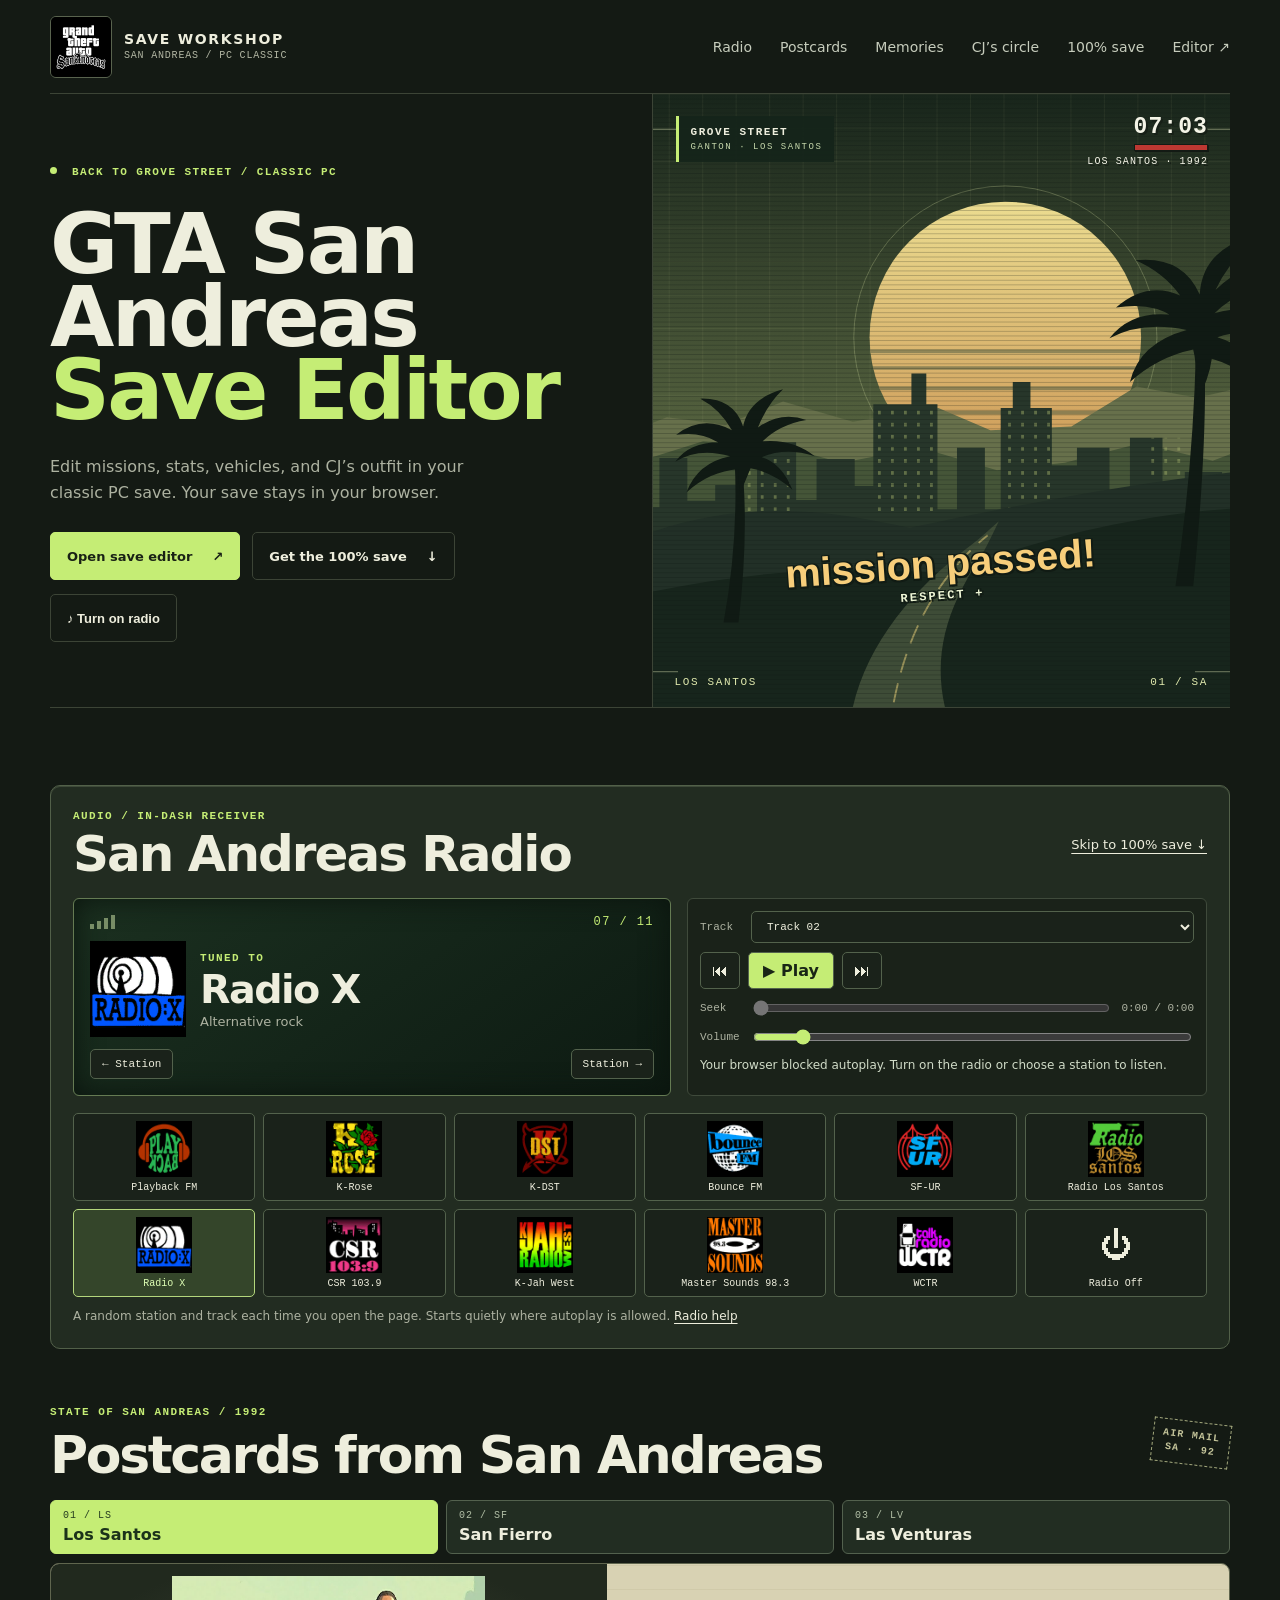
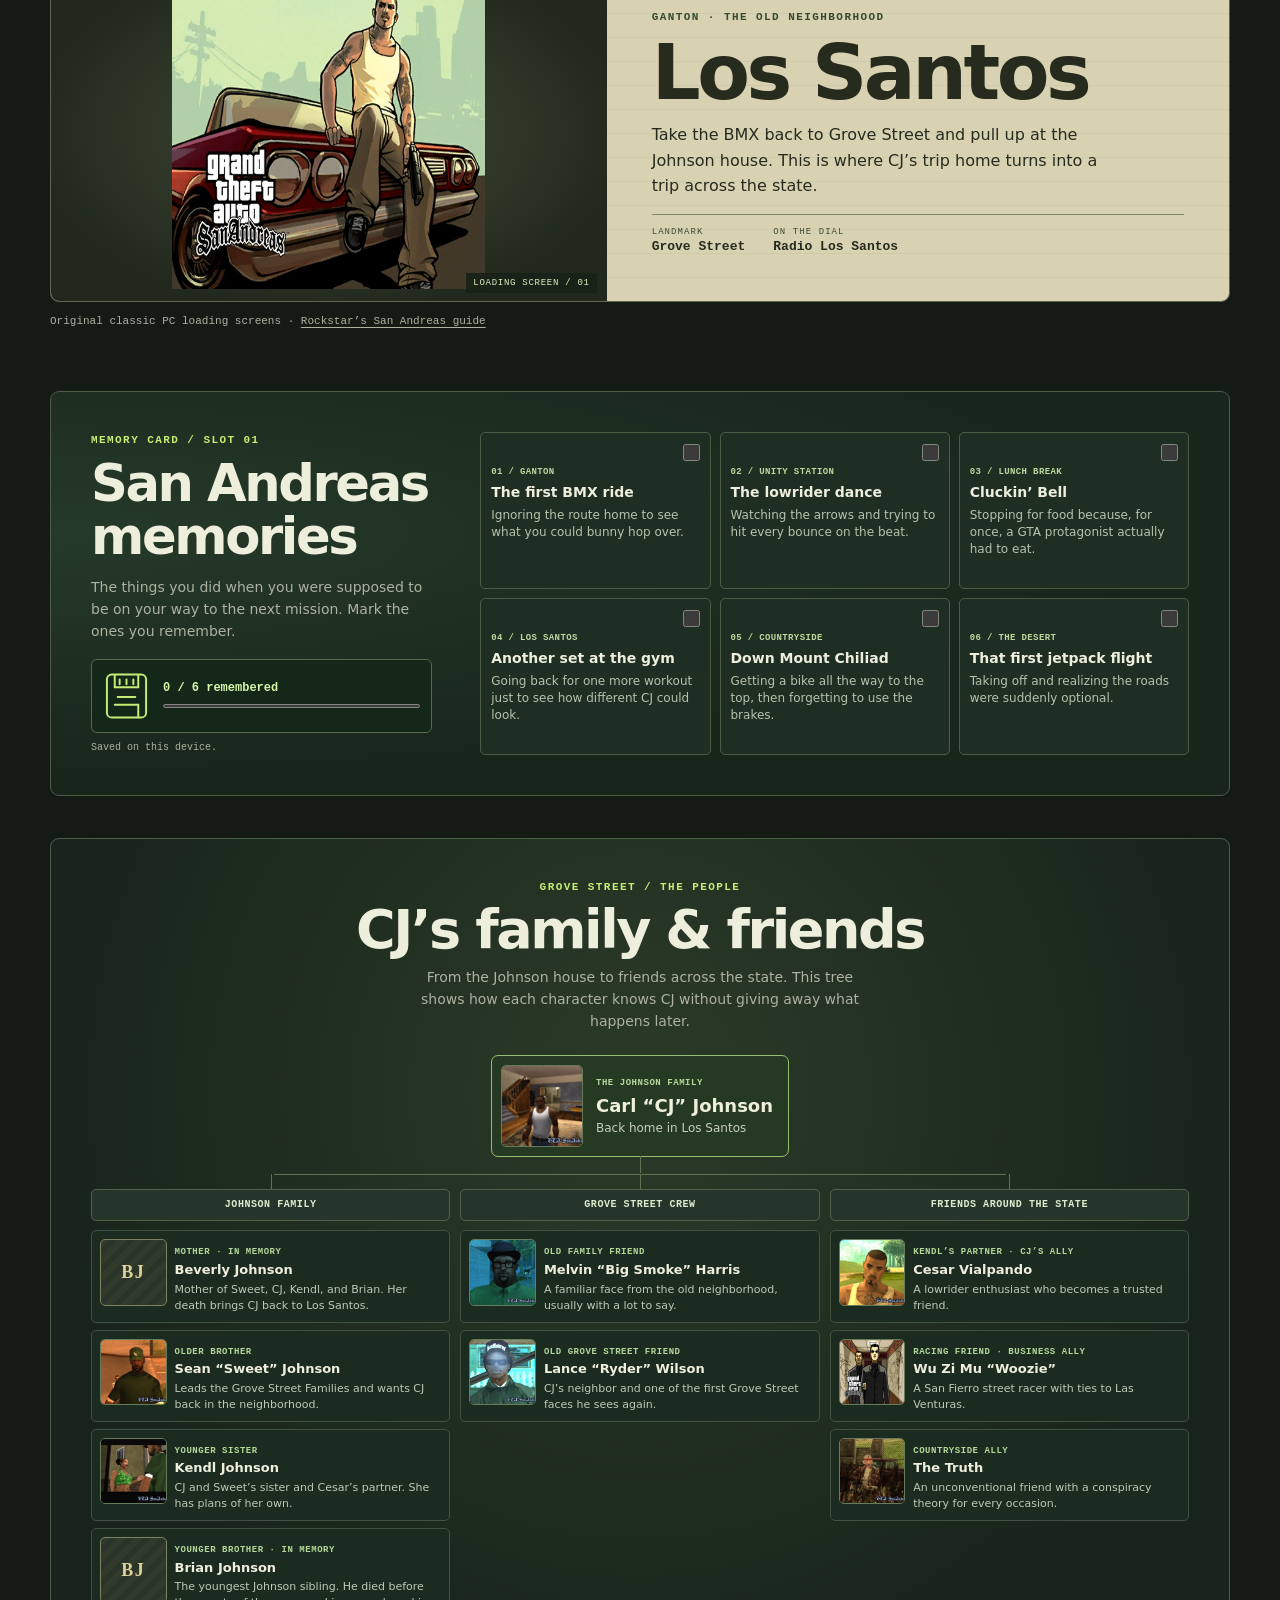
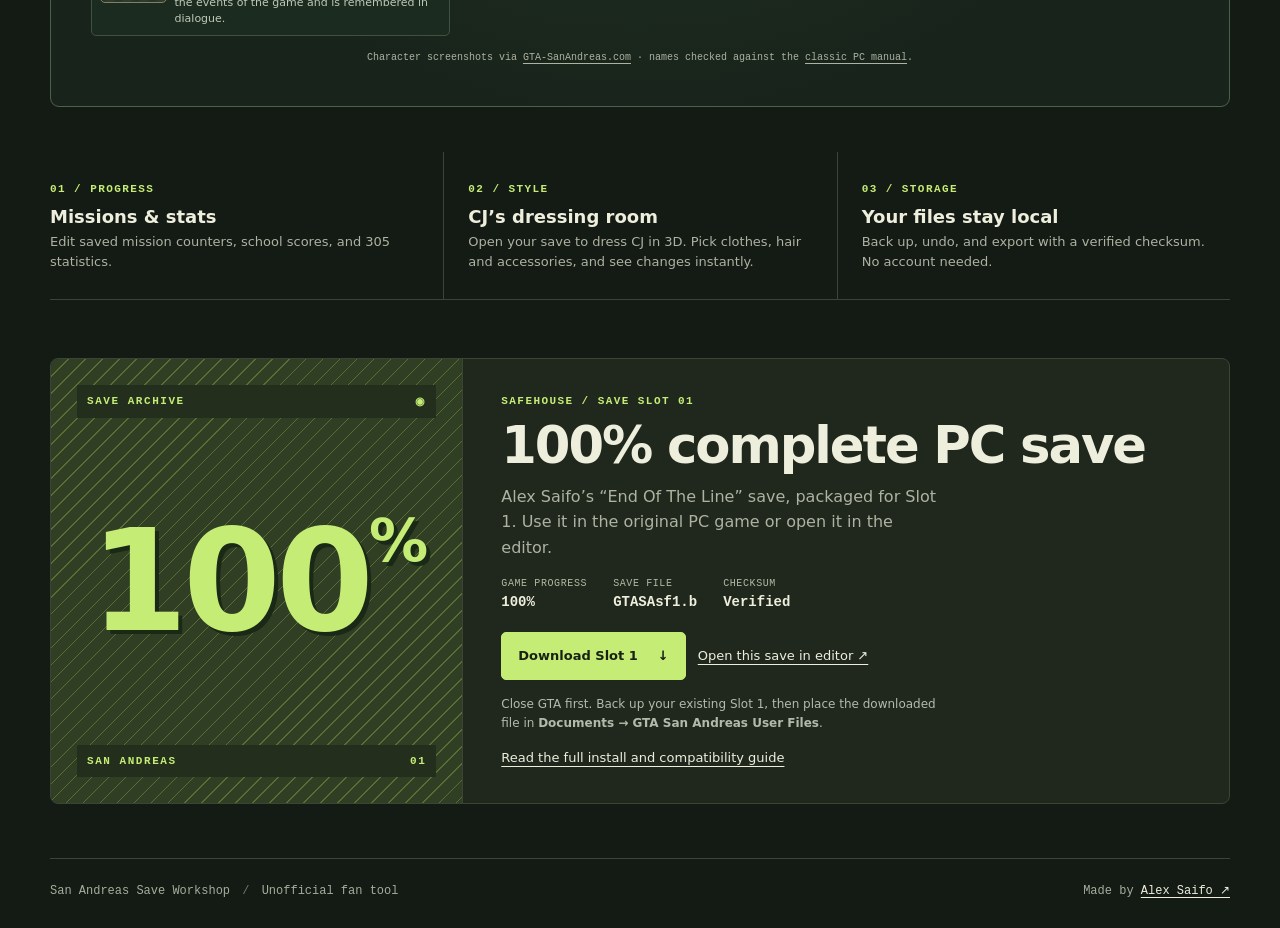
==== public/index.html @ 6d14ba3c "first commit" ====
<!doctype html>
<html lang="en">
<head>
  <meta charset="utf-8">
  <meta name="viewport" content="width=device-width,initial-scale=1">
  <meta name="description" content="Edit GTA San Andreas classic PC saves in your browser. Change missions, stats and CJ’s outfit, or download the verified 100% GTASAsf1.b save.">
  <meta name="theme-color" content="#141a14">
  <title>GTA San Andreas Save Editor &amp; 100% PC Save Download</title>
  <!-- site-seo -->
  <link rel="icon" href="assets/san-andreas-reference.webp" type="image/webp">
  <link rel="stylesheet" href="assets/welcome.css">
  <link rel="stylesheet" href="assets/radio.css">
  <link rel="stylesheet" href="assets/postcards.css">
  <link rel="stylesheet" href="assets/memories.css">
  <link rel="stylesheet" href="assets/character-tree.css">
  <script defer src="assets/radio-data.js"></script>
  <script defer src="assets/radio.js"></script>
  <script defer src="assets/postcards.js"></script>
  <script defer src="assets/memories.js"></script>
</head>
<body>
  <header class="top wrap">
    <a class="brand" id="home-logo" href="./" aria-label="Save Workshop home"><img class="official-logo" src="assets/san-andreas-reference.webp" alt="" width="62" height="62"><span>SAVE WORKSHOP<small>SAN ANDREAS / PC CLASSIC</small></span></a>
    <nav aria-label="Main navigation"><a href="#radio" id="radio-nav">Radio</a><a href="#postcards">Postcards</a><a href="#memories">Memories</a><a href="#family-tree">CJ’s circle</a><a href="#download">100% save</a><a href="editor.html">Editor ↗</a></nav>
  </header>
  <main class="wrap">
    <section class="hero" aria-labelledby="welcome-title">
      <div class="hero-copy">
        <p class="kicker"><span></span> BACK TO GROVE STREET / CLASSIC PC</p>
        <h1 id="welcome-title">GTA San Andreas<br><em>Save Editor</em></h1>
        <p class="intro">Edit missions, stats, vehicles, and CJ’s outfit in your classic PC save. Your save stays in your browser.</p>
        <div class="actions"><a class="cta primary" href="editor.html">Open save editor <span aria-hidden="true">↗</span></a><a class="cta secondary" href="#download">Get the 100% save <span aria-hidden="true">↓</span></a></div>
        <button class="cta secondary hero-radio" id="hero-radio" type="button" hidden>♪ Turn on radio</button>
      </div>
      <div class="hero-art" aria-hidden="true">
        <img src="assets/los-santos.svg" alt="" width="720" height="660">
        <div class="scene-marker"><b>GROVE STREET</b><span>GANTON · LOS SANTOS</span></div>
        <div class="scene-hud"><b>07:03</b><i></i><span>LOS SANTOS · 1992</span></div>
        <div class="mission-stamp"><b>mission passed!</b><span>RESPECT +</span></div>
        <div class="plate"><span>LOS SANTOS</span><span>01 / SA</span></div>
      </div>
    </section>
    <section class="radio-console" id="radio" aria-labelledby="radio-heading">
      <header class="radio-top"><div><p class="kicker">AUDIO / IN-DASH RECEIVER</p><h2 id="radio-heading">San Andreas Radio</h2></div><a class="inline" href="#download">Skip to 100% save ↓</a></header>
      <div class="receiver">
        <div class="radio-screen">
          <div class="radio-dial-label"><span class="signal"><i></i><i></i><i></i><i></i></span><span id="radio-index">06 / 11</span></div>
          <div class="radio-tuned"><img id="radio-logo" src="assets/radio/rls.png" alt="" width="96" height="96"><span id="radio-silence" hidden aria-hidden="true">⏻</span><div><p class="kicker">TUNED TO</p><h3 id="radio-name">Radio Los Santos</h3><p id="radio-genre">West Coast hip-hop</p></div></div>
          <div class="station-step"><button type="button" id="radio-prev" aria-label="Previous station">← Station</button><button type="button" id="radio-next" aria-label="Next station">Station →</button></div>
        </div>
        <div class="radio-controls">
          <div class="radio-picker"><label for="radio-tracks">Track</label><select id="radio-tracks" disabled><option>Loading tracks…</option></select></div>
          <div class="radio-transport"><button type="button" id="radio-prev-track" aria-label="Previous track" disabled>⏮</button><button type="button" id="radio-play" disabled>▶ Play</button><button type="button" id="radio-next-track" aria-label="Next track" disabled>⏭</button></div>
          <div class="radio-slider"><label for="radio-seek">Seek</label><input type="range" id="radio-seek" min="0" max="1000" value="0" disabled><span id="radio-clock">0:00 / 0:00</span></div>
          <div class="radio-slider"><label for="radio-volume">Volume</label><input type="range" id="radio-volume" min="0" max="100" value="10"></div>
          <p id="radio-status" role="status" aria-live="polite">Ready to tune in.</p>
        </div>
      </div>
      <div id="station-list" class="station-list" aria-label="Radio stations"></div>
      <p class="radio-caption">A random station and track each time you open the page. Starts quietly where autoplay is allowed. <a href="save-file-guide.html#radio-help">Radio help</a></p>
      <audio preload="none" aria-hidden="true"></audio>
      <noscript><p>Enable JavaScript to use the radio.</p></noscript>
    </section>
    <section class="postcard-collection" id="postcards" aria-labelledby="postcards-title">
      <header class="postcard-header">
        <div><p class="kicker">STATE OF SAN ANDREAS / 1992</p><h2 id="postcards-title">Postcards from San Andreas</h2></div>
        <span class="postmark" aria-hidden="true">AIR MAIL<br>SA · 92</span>
      </header>
      <div class="postcard-choices" aria-label="Choose a city">
        <a href="#card-los-santos" data-postcard="card-los-santos"><small>01 / LS</small>Los Santos</a>
        <a href="#card-san-fierro" data-postcard="card-san-fierro"><small>02 / SF</small>San Fierro</a>
        <a href="#card-las-venturas" data-postcard="card-las-venturas"><small>03 / LV</small>Las Venturas</a>
      </div>
      <div class="postcard-deck">
        <article class="postcard" id="card-los-santos" aria-labelledby="card-ls-title">
          <div class="postcard-picture"><img src="assets/postcards/los-santos.webp" width="512" height="512" loading="lazy" decoding="async" alt="Original loading-screen art of CJ leaning against a red lowrider"><span>LOADING SCREEN / 01</span></div>
          <div class="postcard-copy"><p class="kicker">GANTON · THE OLD NEIGHBORHOOD</p><h3 id="card-ls-title">Los Santos</h3><p>Take the BMX back to Grove Street and pull up at the Johnson house. This is where CJ’s trip home turns into a trip across the state.</p><dl><div><dt>LANDMARK</dt><dd>Grove Street</dd></div><div><dt>ON THE DIAL</dt><dd>Radio Los Santos</dd></div></dl></div>
        </article>
        <article class="postcard" id="card-san-fierro" aria-labelledby="card-sf-title">
          <div class="postcard-picture"><img src="assets/postcards/san-fierro.webp" width="512" height="512" loading="lazy" decoding="async" alt="Original San Andreas loading-screen illustration of Cesar"><span>LOADING SCREEN / 02</span></div>
          <div class="postcard-copy"><p class="kicker">DOHERTY · THE GARAGE</p><h3 id="card-sf-title">San Fierro</h3><p>Think steep streets, the bay, and a garage in Doherty. If you’re taking the scenic route, drive up to the Gant Bridge.</p><dl><div><dt>LANDMARK</dt><dd>Gant Bridge</dd></div><div><dt>ON THE DIAL</dt><dd>SF-UR</dd></div></dl></div>
        </article>
        <article class="postcard" id="card-las-venturas" aria-labelledby="card-lv-title">
          <div class="postcard-picture"><img src="assets/postcards/las-venturas.webp" width="512" height="512" loading="lazy" decoding="async" alt="Original loading-screen art of two men in black suits in a casino corridor"><span>LOADING SCREEN / 03</span></div>
          <div class="postcard-copy"><p class="kicker">THE STRIP · AFTER DARK</p><h3 id="card-lv-title">Las Venturas</h3><p>Leave the desert highway behind and roll onto the Strip after dark. The casino marquees are a good excuse to take the long way to your next save.</p><dl><div><dt>LANDMARK</dt><dd>The Strip</dd></div><div><dt>ON THE DIAL</dt><dd>Master Sounds 98.3</dd></div></dl></div>
        </article>
      </div>
      <p class="postcard-credit">Original classic PC loading screens · <a href="https://media.rockstargames.com/rockstargames-newsite/img/manuals/en_us/GTA_SA_PS3_MANUAL_ENG.pdf">Rockstar’s San Andreas guide</a></p>
    </section>
    <section class="memories" id="memories" aria-labelledby="memories-title">
      <div class="memory-intro">
        <p class="kicker">MEMORY CARD / SLOT 01</p>
        <h2 id="memories-title">San Andreas memories</h2>
        <p>The things you did when you were supposed to be on your way to the next mission. Mark the ones you remember.</p>
        <div class="memory-slot">
          <svg width="47" height="50" viewBox="0 0 48 50" aria-hidden="true" fill="none"><rect x="4" y="3" width="40" height="44" rx="5" stroke="currentColor" stroke-width="2"/><path d="M12 4v12h24V4M12 34h24v12M17 8v5m7-5v5m7-5v5M15 26h18" stroke="currentColor" stroke-width="2" stroke-linecap="round"/></svg>
          <div><output id="memory-count" aria-live="polite">0 / 6 remembered</output><progress id="memory-progress" max="6" value="0" aria-label="Memories remembered"></progress></div>
        </div>
        <p class="memory-local" id="memory-local">Saved on this device.</p>
      </div>
      <fieldset class="memory-grid" id="memory-checklist" disabled>
        <legend class="memory-sr">Mark the San Andreas moments you remember</legend>
        <label><input type="checkbox" value="bmx"><span class="memory-id">01 / GANTON</span><strong>The first BMX ride</strong><span class="memory-detail">Ignoring the route home to see what you could bunny hop over.</span></label>
        <label><input type="checkbox" value="lowrider"><span class="memory-id">02 / UNITY STATION</span><strong>The lowrider dance</strong><span class="memory-detail">Watching the arrows and trying to hit every bounce on the beat.</span></label>
        <label><input type="checkbox" value="burger"><span class="memory-id">03 / LUNCH BREAK</span><strong>Cluckin’ Bell</strong><span class="memory-detail">Stopping for food because, for once, a GTA protagonist actually had to eat.</span></label>
        <label><input type="checkbox" value="gym"><span class="memory-id">04 / LOS SANTOS</span><strong>Another set at the gym</strong><span class="memory-detail">Going back for one more workout just to see how different CJ could look.</span></label>
        <label><input type="checkbox" value="chiliad"><span class="memory-id">05 / COUNTRYSIDE</span><strong>Down Mount Chiliad</strong><span class="memory-detail">Getting a bike all the way to the top, then forgetting to use the brakes.</span></label>
        <label><input type="checkbox" value="jetpack"><span class="memory-id">06 / THE DESERT</span><strong>That first jetpack flight</strong><span class="memory-detail">Taking off and realizing the roads were suddenly optional.</span></label>
      </fieldset>
      <noscript><p>Enable JavaScript to keep track of your memories.</p></noscript>
    </section>
    <section class="character-tree" id="family-tree" aria-labelledby="tree-title">
      <header class="tree-heading">
        <p class="kicker">GROVE STREET / THE PEOPLE</p>
        <h2 id="tree-title">CJ’s family &amp; friends</h2>
        <p>From the Johnson house to friends across the state. This tree shows how each character knows CJ without giving away what happens later.</p>
      </header>
      <figure class="tree-root">
        <img src="assets/characters/cj.gif" width="100" height="100" loading="lazy" decoding="async" alt="Carl Johnson in Grand Theft Auto: San Andreas">
        <figcaption><span class="tree-label">THE JOHNSON FAMILY</span><strong>Carl “CJ” Johnson</strong><span>Back home in Los Santos</span></figcaption>
      </figure>
      <div class="tree-branches">
        <section class="tree-branch tree-family" aria-labelledby="tree-family-heading">
          <h3 id="tree-family-heading">Johnson family</h3>
          <ul>
            <li><span class="tree-memorial" aria-hidden="true">BJ</span><div><span class="tree-label">MOTHER · IN MEMORY</span><h4>Beverly Johnson</h4><p>Mother of Sweet, CJ, Kendl, and Brian. Her death brings CJ back to Los Santos.</p></div></li>
            <li><img src="assets/characters/sweet.gif" width="100" height="100" loading="lazy" decoding="async" alt="Sweet Johnson"><div><span class="tree-label">OLDER BROTHER</span><h4>Sean “Sweet” Johnson</h4><p>Leads the Grove Street Families and wants CJ back in the neighborhood.</p></div></li>
            <li><img src="assets/characters/kendl.gif" width="100" height="100" loading="lazy" decoding="async" alt="Kendl Johnson"><div><span class="tree-label">YOUNGER SISTER</span><h4>Kendl Johnson</h4><p>CJ and Sweet’s sister and Cesar’s partner. She has plans of her own.</p></div></li>
            <li><span class="tree-memorial" aria-hidden="true">BJ</span><div><span class="tree-label">YOUNGER BROTHER · IN MEMORY</span><h4>Brian Johnson</h4><p>The youngest Johnson sibling. He died before the events of the game and is remembered in dialogue.</p></div></li>
          </ul>
        </section>
        <section class="tree-branch tree-grove" aria-labelledby="tree-grove-heading">
          <h3 id="tree-grove-heading">Grove Street crew</h3>
          <ul>
            <li><img src="assets/characters/bigsmoke.gif" width="100" height="100" loading="lazy" decoding="async" alt="Big Smoke"><div><span class="tree-label">OLD FAMILY FRIEND</span><h4>Melvin “Big Smoke” Harris</h4><p>A familiar face from the old neighborhood, usually with a lot to say.</p></div></li>
            <li><img src="assets/characters/ryder.gif" width="100" height="100" loading="lazy" decoding="async" alt="Ryder"><div><span class="tree-label">OLD GROVE STREET FRIEND</span><h4>Lance “Ryder” Wilson</h4><p>CJ’s neighbor and one of the first Grove Street faces he sees again.</p></div></li>
          </ul>
        </section>
        <section class="tree-branch tree-allies" aria-labelledby="tree-allies-heading">
          <h3 id="tree-allies-heading">Friends around the state</h3>
          <ul>
            <li><img src="assets/characters/cesar.gif" width="100" height="100" loading="lazy" decoding="async" alt="Cesar Vialpando"><div><span class="tree-label">KENDL’S PARTNER · CJ’S ALLY</span><h4>Cesar Vialpando</h4><p>A lowrider enthusiast who becomes a trusted friend.</p></div></li>
            <li><img class="woozie-art" src="assets/postcards/las-venturas.webp" width="100" height="100" loading="lazy" decoding="async" alt="Woozie in the original San Andreas loading-screen artwork"><div><span class="tree-label">RACING FRIEND · BUSINESS ALLY</span><h4>Wu Zi Mu “Woozie”</h4><p>A San Fierro street racer with ties to Las Venturas.</p></div></li>
            <li><img src="assets/characters/thetruth.gif" width="100" height="100" loading="lazy" decoding="async" alt="The Truth"><div><span class="tree-label">COUNTRYSIDE ALLY</span><h4>The Truth</h4><p>An unconventional friend with a conspiracy theory for every occasion.</p></div></li>
          </ul>
        </section>
      </div>
      <p class="tree-credit">Character screenshots via <a href="https://www.gta-sanandreas.com/characters/">GTA-SanAndreas.com</a> · names checked against the <a href="https://shared.fastly.steamstatic.com/store_item_assets/steam/apps/12120/manuals/GTASA_PC_MANUAL_FINAL.pdf?t=1634144450">classic PC manual</a>.</p>
    </section>
    <section class="features" aria-label="Editor features">
      <div><span class="kicker">01 / PROGRESS</span><h2>Missions &amp; stats</h2><p>Edit saved mission counters, school scores, and 305 statistics.</p></div>
      <div><span class="kicker">02 / STYLE</span><h2>CJ’s dressing room</h2><p>Open your save to dress CJ in 3D. Pick clothes, hair and accessories, and see changes instantly.</p></div>
      <div><span class="kicker">03 / STORAGE</span><h2>Your files stay local</h2><p>Back up, undo, and export with a verified checksum. No account needed.</p></div>
    </section>
    <section class="save-card" id="download" aria-labelledby="download-title">
      <div class="save-graphic" aria-hidden="true"><span class="archive">SAVE ARCHIVE <span>◉</span></span><strong>100<span>%</span></strong><span class="archive">SAN ANDREAS <span>01</span></span></div>
      <div class="save-copy">
        <p class="kicker">SAFEHOUSE / SAVE SLOT 01</p>
        <h2 id="download-title">100% complete PC save</h2>
        <p>Alex Saifo’s “End Of The Line” save, packaged for Slot 1. Use it in the original PC game or open it in the editor.</p>
        <dl class="save-meta"><div><dt>GAME PROGRESS</dt><dd>100%</dd></div><div><dt>SAVE FILE</dt><dd>GTASAsf1.b</dd></div><div><dt>CHECKSUM</dt><dd>Verified</dd></div></dl>
        <div class="actions"><a class="cta primary" href="downloads/GTASAsf1.b" download="GTASAsf1.b">Download Slot 1 <span aria-hidden="true">↓</span></a><a class="inline" href="editor.html?sample=slot1">Open this save in editor ↗</a></div>
        <p class="install">Close GTA first. Back up your existing Slot 1, then place the downloaded file in <strong>Documents → GTA San Andreas User Files</strong>.</p>
        <p class="install"><a class="inline" href="save-file-guide.html">Read the full install and compatibility guide</a></p>
      </div>
    </section>
  </main>
  <footer class="wrap site-footer"><span>San Andreas Save Workshop <span class="sep">/</span> Unofficial fan tool</span><span>Made by <a href="https://alex.saifo.se">Alex Saifo ↗</a></span></footer>
</body>
</html>
---- public/assets/welcome.css ----
:root{color-scheme:dark;--bg:#141a14;--paper:#eeeedd;--muted:#adb2a1;--line:#3c4436;--lime:#c5ed75;--mono:Consolas,"Courier New",monospace}
*{box-sizing:border-box}html{scroll-behavior:smooth}body{margin:0;background:var(--bg);color:var(--paper);font-family:system-ui,"Segoe UI",sans-serif}a{color:inherit}a:focus-visible{outline:2px solid var(--lime);outline-offset:5px}.wrap{width:min(1216px,calc(100% - 100px));margin-inline:auto}.top{min-height:94px;display:flex;align-items:center;justify-content:space-between;gap:16px;border-bottom:1px solid var(--line)}.brand{display:inline-flex;align-items:center;gap:12px;text-decoration:none;font-weight:850;font-size:14px;letter-spacing:.12em;line-height:1.3}.brand small{display:block;color:#b3b7a4;font:10px/1.5 var(--mono);letter-spacing:.08em}.top nav{display:flex;gap:28px;align-items:center;font-size:14px}.top nav a{color:#c6ccbc;text-decoration:none}.top nav a:hover,.inline:hover,.site-footer a:hover{color:var(--lime)}
.hero{min-height:540px;display:grid;grid-template-columns:1.04fr 1fr;align-items:stretch;border-bottom:1px solid var(--line)}.hero-copy{padding:70px 20px 65px 0;align-self:center}.kicker{color:var(--lime);font:700 11px/1.5 var(--mono);letter-spacing:.13em;margin:0}.kicker span{display:inline-block;width:7px;height:7px;margin-right:7px;background:var(--lime);border-radius:50%;vertical-align:1px}.hero h1{font-family:Impact,"Arial Narrow",system-ui,sans-serif;font-stretch:condensed;font-weight:900;font-size:clamp(62px,7.2vw,110px);line-height:.88;letter-spacing:-.033em;margin:27px 0 27px}.hero h1 em{font-style:normal;color:var(--lime)}.intro,.save-copy>p:not(.kicker){color:var(--muted);font-size:16px;line-height:1.6;max-width:440px;margin:0 0 27px}.actions{display:flex;flex-wrap:wrap;align-items:center;gap:12px}.cta{display:inline-flex;align-items:center;justify-content:space-between;gap:20px;padding:13px 16px;border:1px solid var(--line);border-radius:5px;text-decoration:none;font-size:13px;font-weight:750;min-height:48px}.primary{background:var(--lime);border-color:var(--lime);color:#192115}.primary:hover{background:#d4f89a}.secondary:hover{border-color:#a0aa86;background:#252d21}.hero-art{position:relative;overflow:hidden;align-self:stretch;border-left:1px solid var(--line);background:#26372b}.hero-art img{display:block;width:100%;height:100%;position:absolute;object-fit:cover;object-position:55% center}.plate{position:absolute;bottom:19px;left:22px;right:22px;display:flex;justify-content:space-between;color:#e0e9ad;font:11px var(--mono);letter-spacing:.15em}
.features{display:grid;grid-template-columns:repeat(3,1fr);border-bottom:1px solid var(--line);margin-bottom:58px}.features div{padding:25px 22px 26px 0}.features div+div{border-left:1px solid var(--line);padding-left:24px}.features h2{font-size:18px;margin:8px 0 5px}.features p{font-size:13px;line-height:1.6;color:var(--muted);margin:0}.features code{color:#d0ddbc}.save-card{display:grid;grid-template-columns:minmax(230px,.7fr) 1.3fr;background:#20281e;border:1px solid var(--line);border-radius:8px;overflow:hidden;scroll-margin-top:24px}.save-graphic{display:grid;align-content:space-between;justify-items:stretch;padding:26px;background:repeating-linear-gradient(135deg,#596e36 0 1px,#303f24 1px 12px);min-height:305px;color:var(--lime);border-right:1px solid var(--line)}.archive{display:flex;justify-content:space-between;letter-spacing:.14em;font:700 11px var(--mono);background:#232e1d;padding:10px}.save-graphic strong{justify-self:center;font:900 clamp(78px,11vw,158px)/1 Impact,"Arial Narrow",system-ui,sans-serif;letter-spacing:-.035em;text-shadow:4px 4px #1a2915}.save-graphic strong span{font-size:.42em;vertical-align:top}.save-copy{padding:34px 38px}.save-copy h2{font-size:clamp(36px,4vw,56px);letter-spacing:-.04em;line-height:1.04;margin:9px 0 12px}.save-copy>p:not(.kicker){margin-bottom:17px}.save-meta{display:flex;flex-wrap:wrap;gap:12px 26px;margin:16px 0 22px}.save-meta dt{font:10px var(--mono);letter-spacing:.06em;color:#adbba3}.save-meta dd{font:700 14px var(--mono);margin:5px 0 0}.inline{color:var(--paper);font-size:13px;text-underline-offset:4px}.save-copy>p.install{font-size:12px;margin:15px 0 0;color:#b3baac}.site-footer{border-top:1px solid var(--line);margin-top:54px;padding:23px 0 28px;display:flex;justify-content:space-between;gap:12px;flex-wrap:wrap;color:#a4ae9c;font:12px/1.5 var(--mono)}.site-footer a{color:var(--paper);text-underline-offset:3px}.sep{padding-inline:5px;color:#6e7a66}
@media(max-width:900px){.wrap{width:calc(100% - 56px)}.hero{min-height:460px}.hero-copy{padding-block:50px}.hero h1{font-size:clamp(53px,8.3vw,85px)}.save-copy{padding:25px}}
@media(max-width:640px){.wrap{width:calc(100% - 36px)}.top{min-height:70px}.top nav{gap:14px;font-size:12px}.brand{font-size:11px;gap:8px}.brand img{width:34px;height:34px}.brand small{font-size:8px}.hero{grid-template-columns:1fr}.hero-copy{padding:36px 0 30px}.hero h1{font-size:clamp(55px,13vw,82px);margin:22px 0}.intro{font-size:15px;margin-bottom:20px}.hero-art{height:275px;border-left:none}.features{grid-template-columns:1fr;margin-bottom:32px}.features div,.features div+div{padding:16px 0;border-left:none}.features div+div{border-top:1px solid var(--line)}.save-card{grid-template-columns:1fr}.save-graphic{min-height:200px;border-right:none;border-bottom:1px solid var(--line);padding:14px}.save-copy{padding:23px}.site-footer{margin-top:32px}.cta{gap:9px;padding-inline:12px}}
@media(prefers-reduced-motion:reduce){html{scroll-behavior:auto}}
@media(max-width:360px){.top{gap:8px}.top nav{gap:9px;font-size:11px}.hero h1{font-size:49px}.hero .cta{flex:1 1 100%}}
.hero h1{font-size:clamp(54px,6.5vw,97px);overflow-wrap:normal}.guide{padding-top:52px;max-width:800px}.guide h1{font-size:clamp(37px,6.3vw,68px);line-height:1.02;letter-spacing:-.04em;margin:14px 0}.guide p,.guide li{color:var(--muted);line-height:1.7}.guide .guide-lead{font-size:18px}.guide section{border-top:1px solid var(--line);margin-top:34px;padding-top:13px}.guide h2{font-size:24px;margin:19px 0 7px}.guide ol{padding-left:23px}.guide li+li{margin-top:7px}.guide code{color:var(--paper);overflow-wrap:anywhere}
@media(max-width:640px){.top nav a:nth-last-child(3){display:none}.hero h1{font-size:clamp(42px,10.2vw,72px)}.guide{padding-top:36px}}
.brand img.official-logo{width:62px;height:62px;object-fit:contain;border-radius:6px;border:1px solid #59634e}#radio{scroll-margin-top:18px}.top nav a[href="#radio"]{display:inline}
@media(max-width:640px){.brand img.official-logo{width:52px;height:52px}.top nav{flex-wrap:wrap;justify-content:flex-end}}
@media(max-width:410px){.top .brand>span{display:none}.top nav{gap:12px}}
---- public/assets/radio.css ----
.scene-marker{position:absolute;top:22px;left:23px;display:grid;gap:4px;padding:10px 12px;border-left:3px solid var(--lime);background:#15241ae6;color:var(--paper);font:11px var(--mono);letter-spacing:.14em}.scene-marker span{color:#c7d8ac;font-size:9px}
.radio-console{margin:clamp(36px,6vw,80px) 0 55px;scroll-margin-top:20px;border:1px solid #526049;border-radius:10px;padding:22px;background:#222c21;box-shadow:inset 0 1px #5b685380}.radio-top{display:flex;justify-content:space-between;align-items:center;gap:12px;margin-bottom:18px}.radio-top h2{margin:3px 0 0;line-height:1.05;font-size:clamp(29px,4vw,50px);letter-spacing:-.04em}.receiver{display:grid;grid-template-columns:1.15fr 1fr;gap:16px}.radio-screen{display:grid;gap:12px;background:linear-gradient(145deg,#1b3020,#0d1a12);padding:16px;border:1px solid #657b53;border-radius:6px;box-shadow:inset 0 0 28px #0b150e}.radio-dial-label{display:flex;align-items:center;justify-content:space-between;color:var(--lime);font:12px var(--mono);letter-spacing:.12em}.signal{display:flex;align-items:flex-end;gap:3px;height:14px}.signal i{width:4px;background:#788d66;height:5px}.signal i:nth-child(2){height:8px}.signal i:nth-child(3){height:11px}.signal i:nth-child(4){height:14px}.radio-playing .signal i{background:var(--lime);box-shadow:0 0 7px #c5ed7555}.radio-tuned{display:flex;align-items:center;gap:14px;min-height:96px}.radio-tuned img{width:96px;height:96px;object-fit:contain}.radio-tuned>span{width:96px;text-align:center;font-size:44px;color:var(--lime);flex-shrink:0}.radio-tuned h3{margin:4px 0;font-size:clamp(22px,3.1vw,40px);line-height:1;letter-spacing:-.04em}.radio-tuned p:not(.kicker){margin:4px 0 0;color:var(--muted);font-size:13px}.radio-console button,.radio-console select{color:var(--paper);background:#1a221a;border:1px solid #53624c;border-radius:5px;font:inherit;padding:8px 11px;cursor:pointer}.radio-console button:hover:not(:disabled){border-color:var(--lime);color:var(--lime)}.radio-console :focus-visible{outline:2px solid var(--lime);outline-offset:2px}.radio-console button:disabled{opacity:.42;cursor:default}.station-step,.radio-transport,.radio-import{display:flex;gap:8px;align-items:center;flex-wrap:wrap}.station-step{justify-content:space-between}.station-step button{font:11px var(--mono)}.radio-controls{padding:12px;display:grid;align-content:start;gap:9px;background:#1a2219;border:1px solid #3f4a3b;border-radius:6px}.radio-picker,.radio-slider{display:flex;align-items:center;gap:9px;font:11px var(--mono);color:var(--muted)}.radio-picker label,.radio-slider label{min-width:42px}.radio-picker select,.radio-slider input{flex:1;min-width:0}.radio-slider input{accent-color:var(--lime)}.radio-controls #radio-play{background:var(--lime);color:#192516;font-weight:800;min-width:86px}.radio-controls #radio-play:hover:not(:disabled){background:#e0ffa6;color:#192516}#radio-status{margin:2px 0 0;font-size:12px;color:#d0dbc7;min-height:21px}.station-list{display:grid;grid-template-columns:repeat(6,minmax(0,1fr));gap:8px;margin:17px 0 12px}.radio-console .station-chip{min-width:0;min-height:88px;display:grid;justify-items:center;align-items:center;gap:3px;padding:5px;font:10px/1.15 var(--mono);text-align:center}.station-chip img{display:block;width:56px;height:56px;object-fit:contain}.station-chip i{font:32px/56px system-ui}.radio-console .station-chip[aria-pressed=true]{background:#34452a;border-color:#b3d67c;color:#dfffb5}.radio-caption{font-size:12px;color:var(--muted);margin:3px 0}.radio-caption a{color:var(--paper);text-underline-offset:3px}[hidden]{display:none!important}
@media(max-width:720px){.receiver{grid-template-columns:1fr}.radio-console{padding:15px;margin-bottom:33px}.radio-top{align-items:end}.radio-top .inline{font-size:11px}.radio-tuned img,.radio-tuned>span{width:76px;height:76px}.radio-tuned>span{line-height:76px}}

.scene-hud{position:absolute;top:22px;right:22px;display:grid;justify-items:end;gap:5px;color:#f4f4e7;text-shadow:2px 2px #172017;font:10px var(--mono);letter-spacing:.11em}.scene-hud b{font:800 23px/1 var(--mono)}.scene-hud i{width:74px;height:7px;border:1px solid #131a14;background:#bd3832;box-shadow:1px 1px #131a14}.mission-stamp{position:absolute;z-index:1;left:50%;bottom:17%;transform:translateX(-50%) rotate(-4deg);display:grid;justify-items:center;white-space:nowrap;color:#f7ce7b;font:700 clamp(24px,3.1vw,47px)/1 Impact,"Arial Narrow",sans-serif;text-shadow:2px 2px #111b14,-1px -1px #111b14,2px -1px #111b14,-1px 2px #111b14}.mission-stamp span{margin-top:5px;color:#eff6d6;font:800 12px var(--mono);letter-spacing:.18em}
@media(max-width:720px){.station-list{grid-template-columns:repeat(4,minmax(0,1fr))}.scene-hud{top:16px;right:15px}.scene-marker{top:15px;left:15px}}
@media(max-width:420px){.station-list{grid-template-columns:repeat(3,minmax(0,1fr))}.radio-console .station-chip{min-height:75px}.station-chip img{width:45px;height:45px}}
.hero-radio{margin-top:14px;background:transparent;color:var(--paper);cursor:pointer}.hero-radio:hover{color:var(--lime)}.hero-radio:focus-visible{outline:2px solid var(--lime);outline-offset:3px}
---- public/assets/postcards.css ----
.postcard-collection{margin:0 0 60px;scroll-margin-top:22px}.postcard-header{display:flex;align-items:center;justify-content:space-between;gap:15px;margin-bottom:17px}.postcard-header h2{font-size:clamp(28px,4.25vw,52px);letter-spacing:-.045em;line-height:1.08;margin:6px 0 0}.postmark{transform:rotate(7deg);padding:7px 9px;border:1px dashed #a2a77c;color:#c4c49a;font:700 10px/1.4 var(--mono);letter-spacing:.12em;text-align:center;white-space:nowrap}.postcard-choices{display:grid;grid-template-columns:repeat(3,minmax(0,1fr));gap:8px;margin-bottom:9px}.postcard-choices a{border:1px solid #53614e;border-radius:6px;padding:9px 12px;text-decoration:none;color:var(--paper);background:#222d22;font-size:clamp(12px,2vw,16px);font-weight:700}.postcard-choices a small{display:block;font:10px var(--mono);letter-spacing:.1em;margin-bottom:4px;color:#b1bea5}.postcard-choices a[aria-selected=true]{background:var(--lime);border-color:var(--lime);color:#1b321a}.postcard-choices a[aria-selected=true] small{color:#273e20}.postcard-choices a:hover:not([aria-selected=true]){border-color:var(--lime)}.postcard{display:grid;grid-template-columns:minmax(190px,1fr) minmax(240px,1.12fr);border:1px solid #5f654e;border-radius:9px;overflow:hidden;min-height:310px;margin-bottom:10px;background:#d8d2b3;color:#272b1e}.postcard-picture{position:relative;min-height:310px;background:radial-gradient(ellipse at center,#424b36,#21291e 76%);overflow:hidden}.postcard-picture img{display:block;width:100%;height:100%;position:absolute;object-fit:contain;object-position:center;padding:12px}.postcard-picture span{position:absolute;bottom:8px;right:10px;padding:5px 7px;background:#182118e8;color:#dfedc0;font:9px var(--mono);letter-spacing:.08em}.postcard-copy{padding:clamp(18px,4vw,45px);align-self:center;background:repeating-linear-gradient(0deg,transparent 0 23px,#867a4d18 23px 24px)}.postcard-copy .kicker{color:#344a31}.postcard-copy h3{font-size:clamp(36px,6vw,78px);letter-spacing:-.045em;line-height:.95;margin:12px 0}.postcard-copy p:not(.kicker){max-width:450px;line-height:1.58;margin:12px 0 16px}.postcard-copy dl{border-top:1px solid #7f876b;display:flex;gap:12px 28px;flex-wrap:wrap;padding-top:12px;margin:0;font-family:var(--mono)}.postcard-copy dt{font-size:9px;color:#404b36;letter-spacing:.12em}.postcard-copy dd{font-size:13px;font-weight:700;margin:2px 0}.postcard-credit{font:11px/1.6 var(--mono);color:var(--muted)}.postcard-credit a{text-underline-offset:3px}.top nav a[href="#postcards"]{display:inline}
@media(max-width:640px){.postcard-collection{margin-bottom:36px}.postcard{grid-template-columns:1fr}.postcard-picture{min-height:0;aspect-ratio:4/3}.postcard-copy p:not(.kicker){font-size:14px}.postcard-copy{padding:22px}.postcard-choices a{padding:7px;font-size:12px}.postmark{display:none}}
@media(max-width:360px){.top nav{gap:7px}}
---- public/assets/memories.css ----
.memories{display:grid;grid-template-columns:minmax(205px,.65fr) minmax(0,1.35fr);gap:clamp(16px,4vw,48px);border:1px solid #4d5b47;border-radius:9px;background:radial-gradient(ellipse at 0 35%,#263a29,#18251b 66%);margin:0 0 42px;padding:clamp(15px,3.2vw,40px);scroll-margin-top:20px}.memory-intro h2{font-size:clamp(29px,4vw,52px);line-height:1.04;letter-spacing:-.047em;margin:9px 0 12px}.memory-intro>p:not(.kicker){color:var(--muted);font-size:14px;line-height:1.6;margin:0 0 16px}.memory-slot{display:flex;align-items:center;gap:13px;color:var(--lime);border:1px solid #536d46;border-radius:6px;background:#152719;padding:11px}.memory-slot svg{flex:none}.memory-slot>div{display:grid;gap:7px;min-width:0;flex:1}.memory-slot output{font:700 12px var(--mono);color:#d8f6aa}.memory-slot progress{width:100%;height:8px;accent-color:var(--lime)}.memory-intro p.memory-local{font:10px/1.4 var(--mono);margin:8px 0 0}.memory-grid{min-inline-size:0;display:grid;grid-template-columns:repeat(3,minmax(0,1fr));gap:9px;margin:0;padding:0;border:0}.memory-grid label{position:relative;display:flex;flex-direction:column;gap:6px;padding:11px 10px 12px;border:1px solid #4b5c46;border-radius:5px;background:#1f2e22;cursor:pointer;min-width:0}.memory-grid label:hover{border-color:#95bb70}.memory-grid label:has(:focus-visible){outline:2px solid var(--lime);outline-offset:2px}.memory-grid label:has(:checked){background:#30462b;border-color:#aed281}.memory-grid input{accent-color:var(--lime);align-self:flex-end;margin:0;width:17px;height:17px;cursor:pointer}.memory-id{font:700 9px/1.3 var(--mono);letter-spacing:.04em;color:#bbd9a0}.memory-grid strong{font-size:14px;line-height:1.2}.memory-detail{color:#b7c2ad;font-size:12px;line-height:1.4}.memory-sr{position:absolute;width:1px;height:1px;padding:0;overflow:hidden;clip-path:inset(50%);white-space:nowrap}
@media(max-width:940px){.memory-grid{grid-template-columns:repeat(2,minmax(0,1fr))}}
@media(max-width:640px){.memories{grid-template-columns:1fr;margin-bottom:34px}.memory-grid label{padding:9px}.top nav a[href="#memories"]{display:inline}}
---- public/assets/character-tree.css ----
.character-tree{--tree-line:#617153;margin:0 0 45px;padding:clamp(16px,3.4vw,40px);border:1px solid #4d604a;border-radius:9px;background:radial-gradient(ellipse at 50% 29%,#2b3b28,#18241b 72%);scroll-margin-top:22px}.tree-heading{text-align:center}.tree-heading h2{font-size:clamp(29px,5vw,54px);letter-spacing:-.045em;line-height:1.02;margin:7px 0 10px}.tree-heading>p:not(.kicker){max-width:448px;margin:0 auto 23px;color:var(--muted);font-size:14px;line-height:1.55}.tree-root{display:flex;align-items:center;gap:13px;width:max-content;max-width:100%;margin:0 auto;padding:9px 15px 9px 9px;border:1px solid #98bd72;background:#253923;border-radius:7px;position:relative}.tree-root::after{content:"";position:absolute;top:100%;left:50%;height:17px;border-left:1px solid var(--tree-line)}.tree-root img,.tree-branch img{display:block;aspect-ratio:1;width:clamp(62px,7vw,82px);height:auto;object-fit:cover;border:1px solid #667b5b;border-radius:5px;flex:none;background:#152318}.tree-root figcaption{display:grid;gap:5px;color:#c7cfbe;font-size:12px}.tree-root strong{color:var(--paper);font-size:18px}.tree-label{font:700 9px/1.3 var(--mono);letter-spacing:.06em;color:#b5d79c}.tree-branches{display:grid;grid-template-columns:repeat(3,minmax(0,1fr));gap:10px;position:relative;margin-top:17px;padding-top:15px}.tree-branches::before{content:"";position:absolute;top:0;left:16.66%;right:16.66%;border-top:1px solid var(--tree-line)}.tree-branch{position:relative;min-width:0}.tree-branch::before{content:"";position:absolute;left:50%;bottom:100%;height:15px;border-left:1px solid var(--tree-line)}.tree-branch h3{border:1px solid #52624a;background:#25352a;border-radius:5px;margin:0 0 9px;padding:8px;color:#ddecce;text-align:center;font:700 10px/1.4 var(--mono);letter-spacing:.055em;text-transform:uppercase}.tree-branch ul{list-style:none;padding:0;margin:0;display:grid;gap:7px}.tree-branch li{display:flex;align-items:flex-start;gap:8px;min-width:0;padding:8px;border:1px solid #3f5140;background:#1c2b20;border-radius:5px}.tree-branch img{width:clamp(48px,5.2vw,69px)}.tree-branch h4{margin:3px 0 4px;font-size:13px;line-height:1.2}.tree-branch p{margin:0;color:#bdc9b6;font-size:11px;line-height:1.45}.tree-branch .woozie-art{object-position:center}.tree-credit{margin:14px 0 0;color:var(--muted);font:10px/1.6 var(--mono);text-align:center}.tree-credit a{text-underline-offset:3px}.top nav a[href="#family-tree"]{display:inline}
@media(max-width:850px){.tree-branches{gap:7px}.tree-branch li{flex-direction:column}}
@media(max-width:650px){.character-tree{margin-bottom:32px}.tree-branches{grid-template-columns:1fr;gap:13px;padding:0 0 0 11px;margin-top:16px;border-left:1px solid var(--tree-line)}.tree-root{margin-left:0}.tree-root::after{display:none}.tree-branches::before{display:none}.tree-branch::before{left:-11px;top:16px;bottom:auto;width:11px;height:0;border-top:1px solid var(--tree-line);border-left:0}.tree-branch h3{text-align:left}.tree-branch li{flex-direction:row;align-items:center}.tree-branch img{width:57px}}
.tree-memorial{display:grid;place-items:center;aspect-ratio:1;flex:none;width:clamp(48px,5.2vw,69px);border:1px solid #7e8264;border-radius:5px;background:repeating-linear-gradient(135deg,#323a2c 0 6px,#2b3428 6px 12px);color:#dbd19a;font:700 18px Georgia,serif;letter-spacing:.08em}
@media(max-width:650px){.tree-memorial{width:57px}}
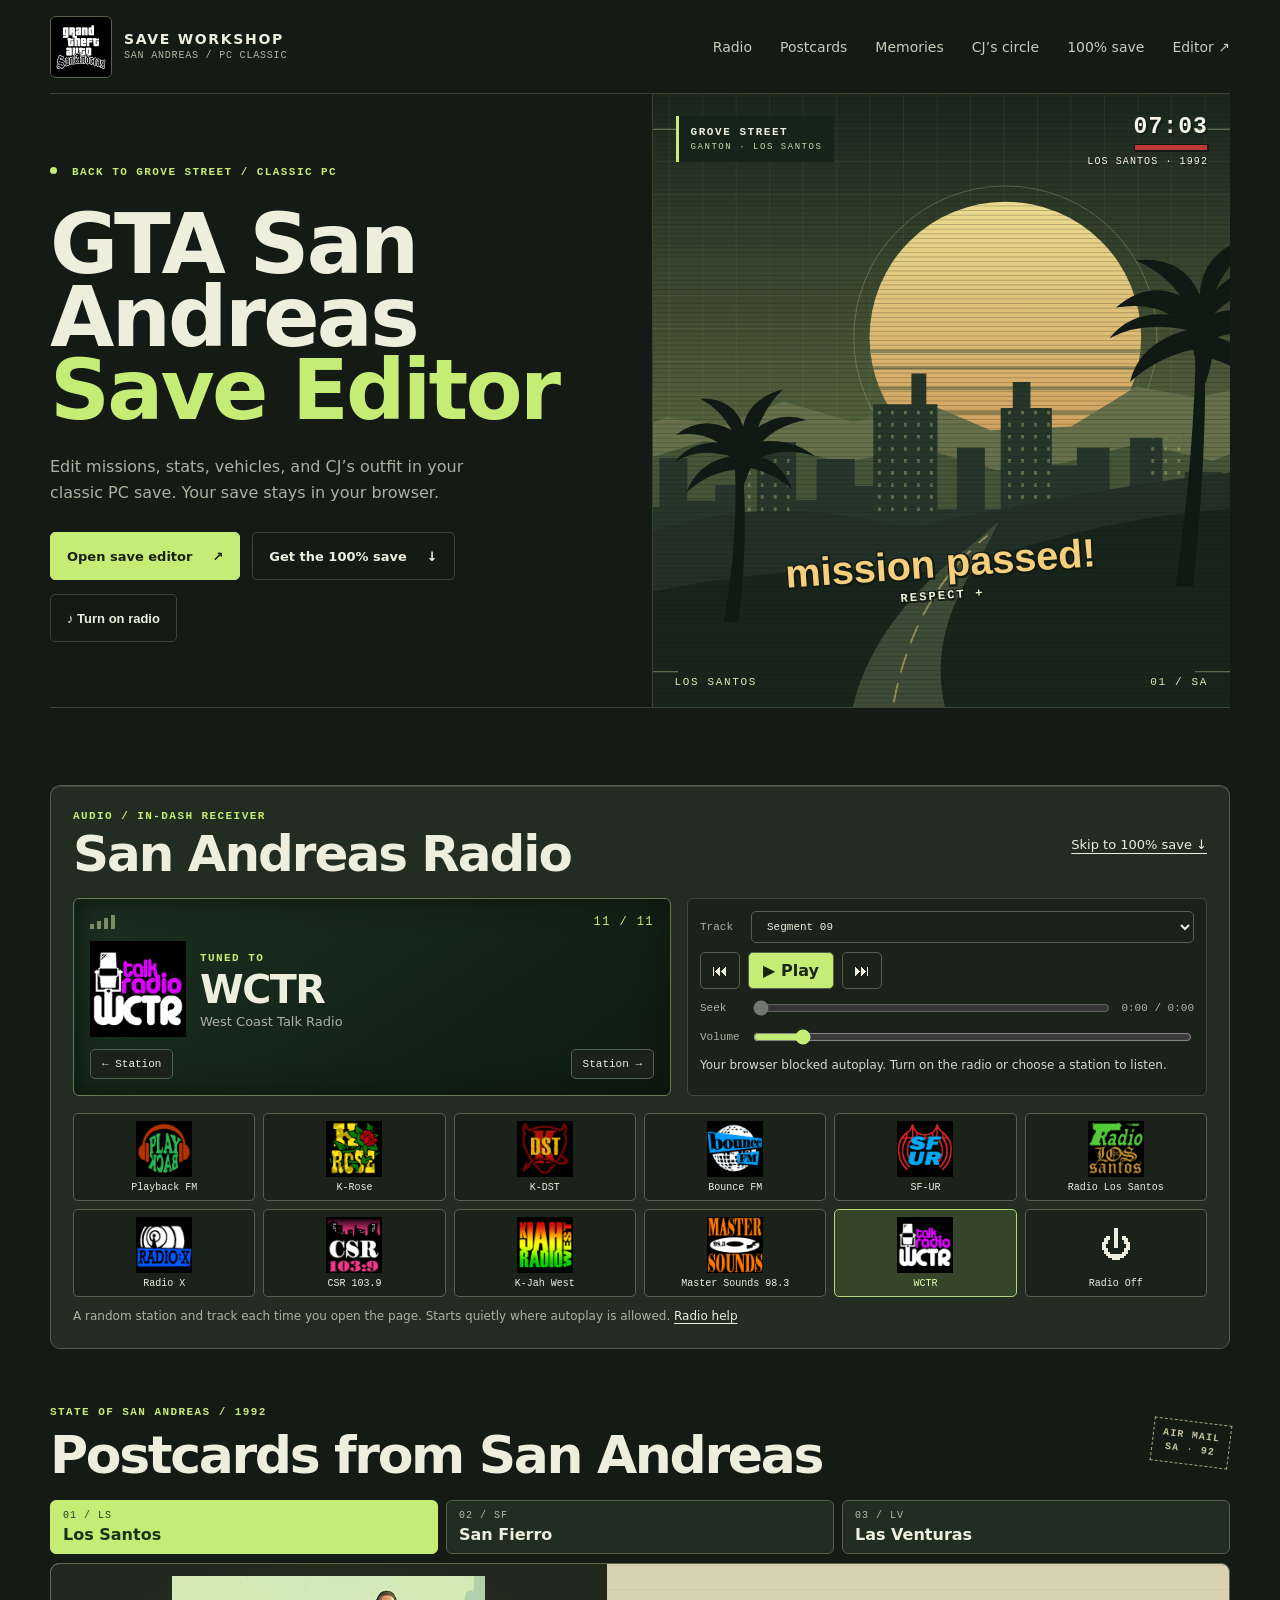
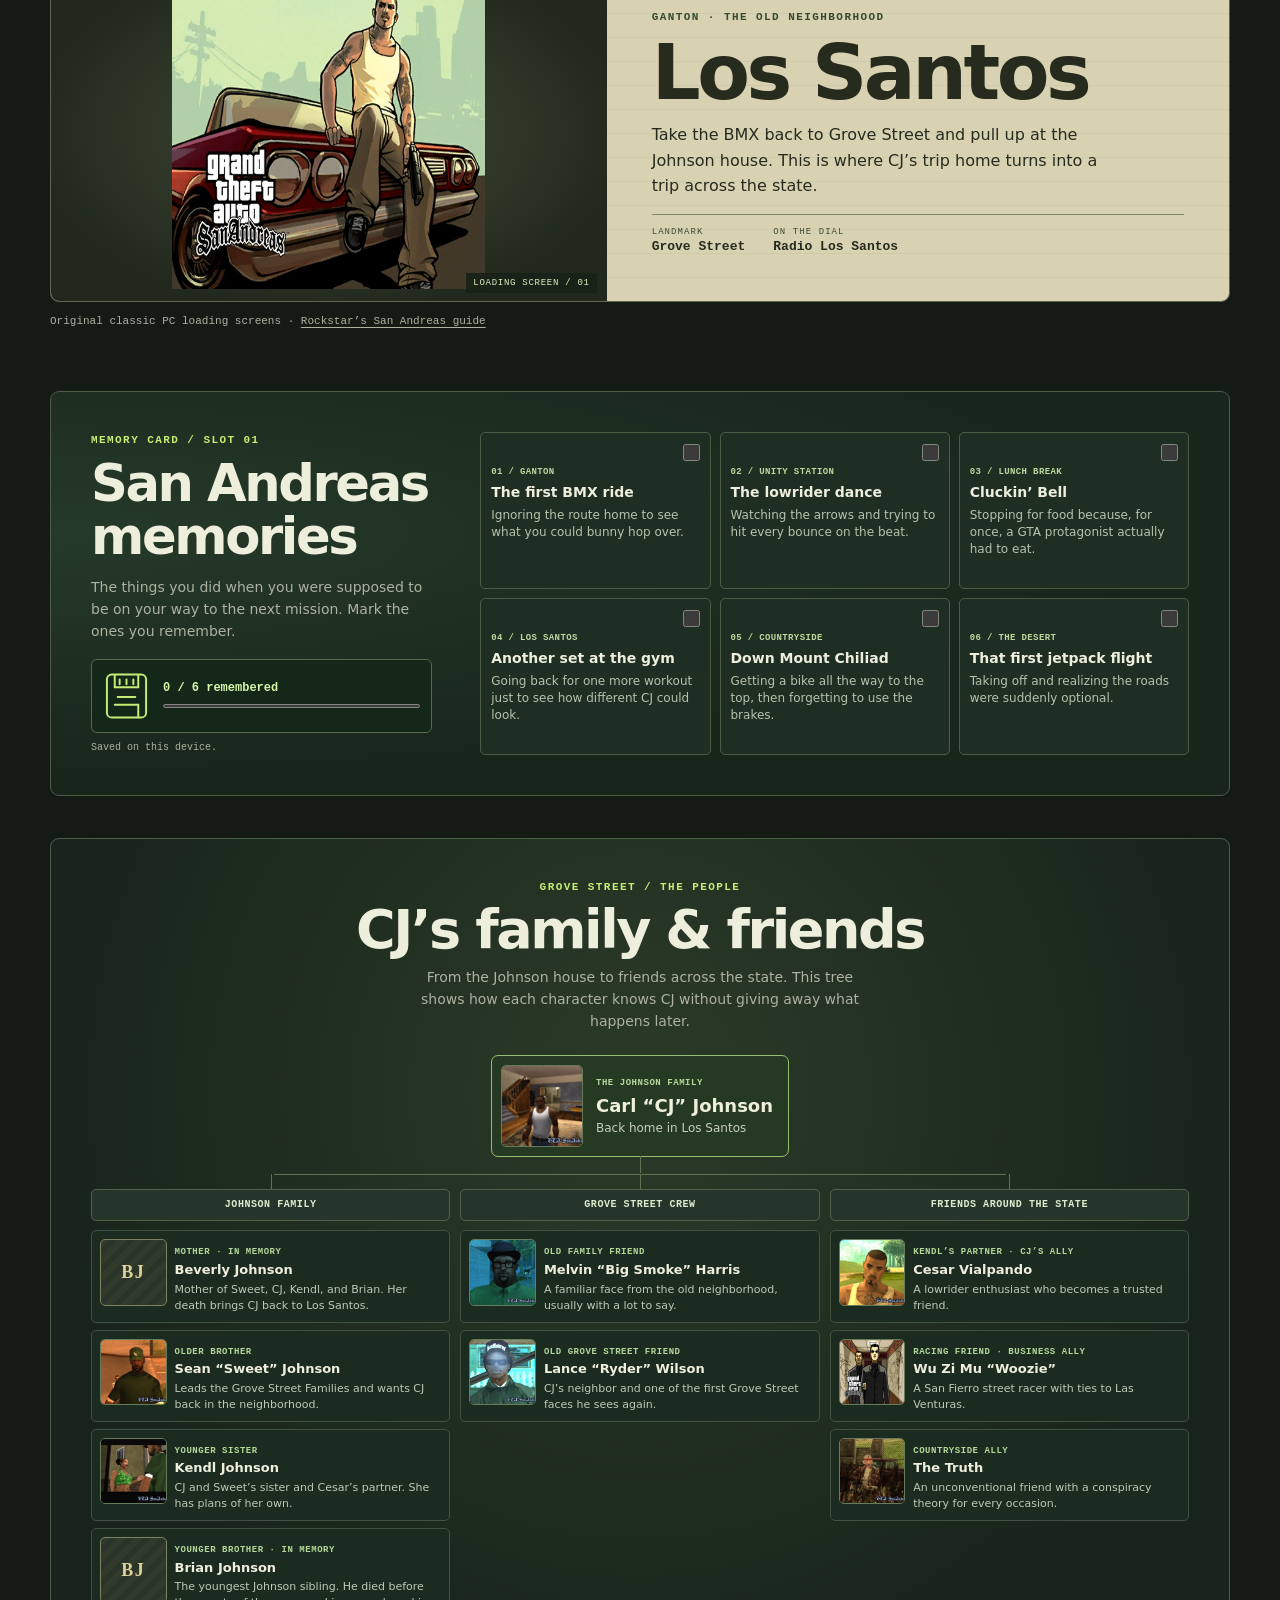
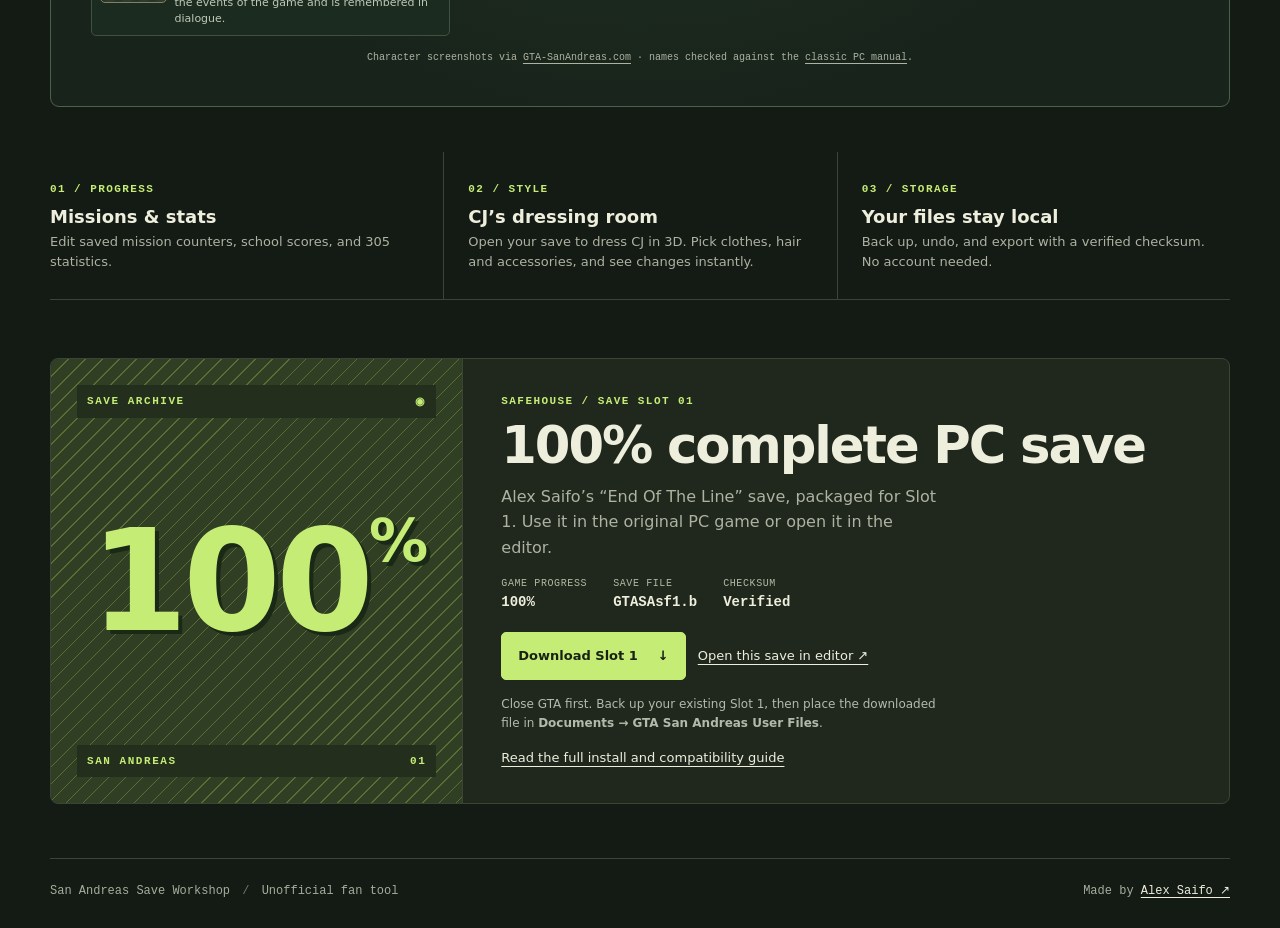
==== commit abfde392: "Add GoatCounter script for anonymous page-view tracking across multiple pages" ====
--- a/public/index.html
+++ b/public/index.html
@@ -17,6 +17,7 @@
   <script defer src="assets/radio.js"></script>
   <script defer src="assets/postcards.js"></script>
   <script defer src="assets/memories.js"></script>
+  <script data-goatcounter="https://alexsaifo.goatcounter.com/count" async src="https://gc.zgo.at/count.js"></script>
 </head>
 <body>
   <header class="top wrap">
